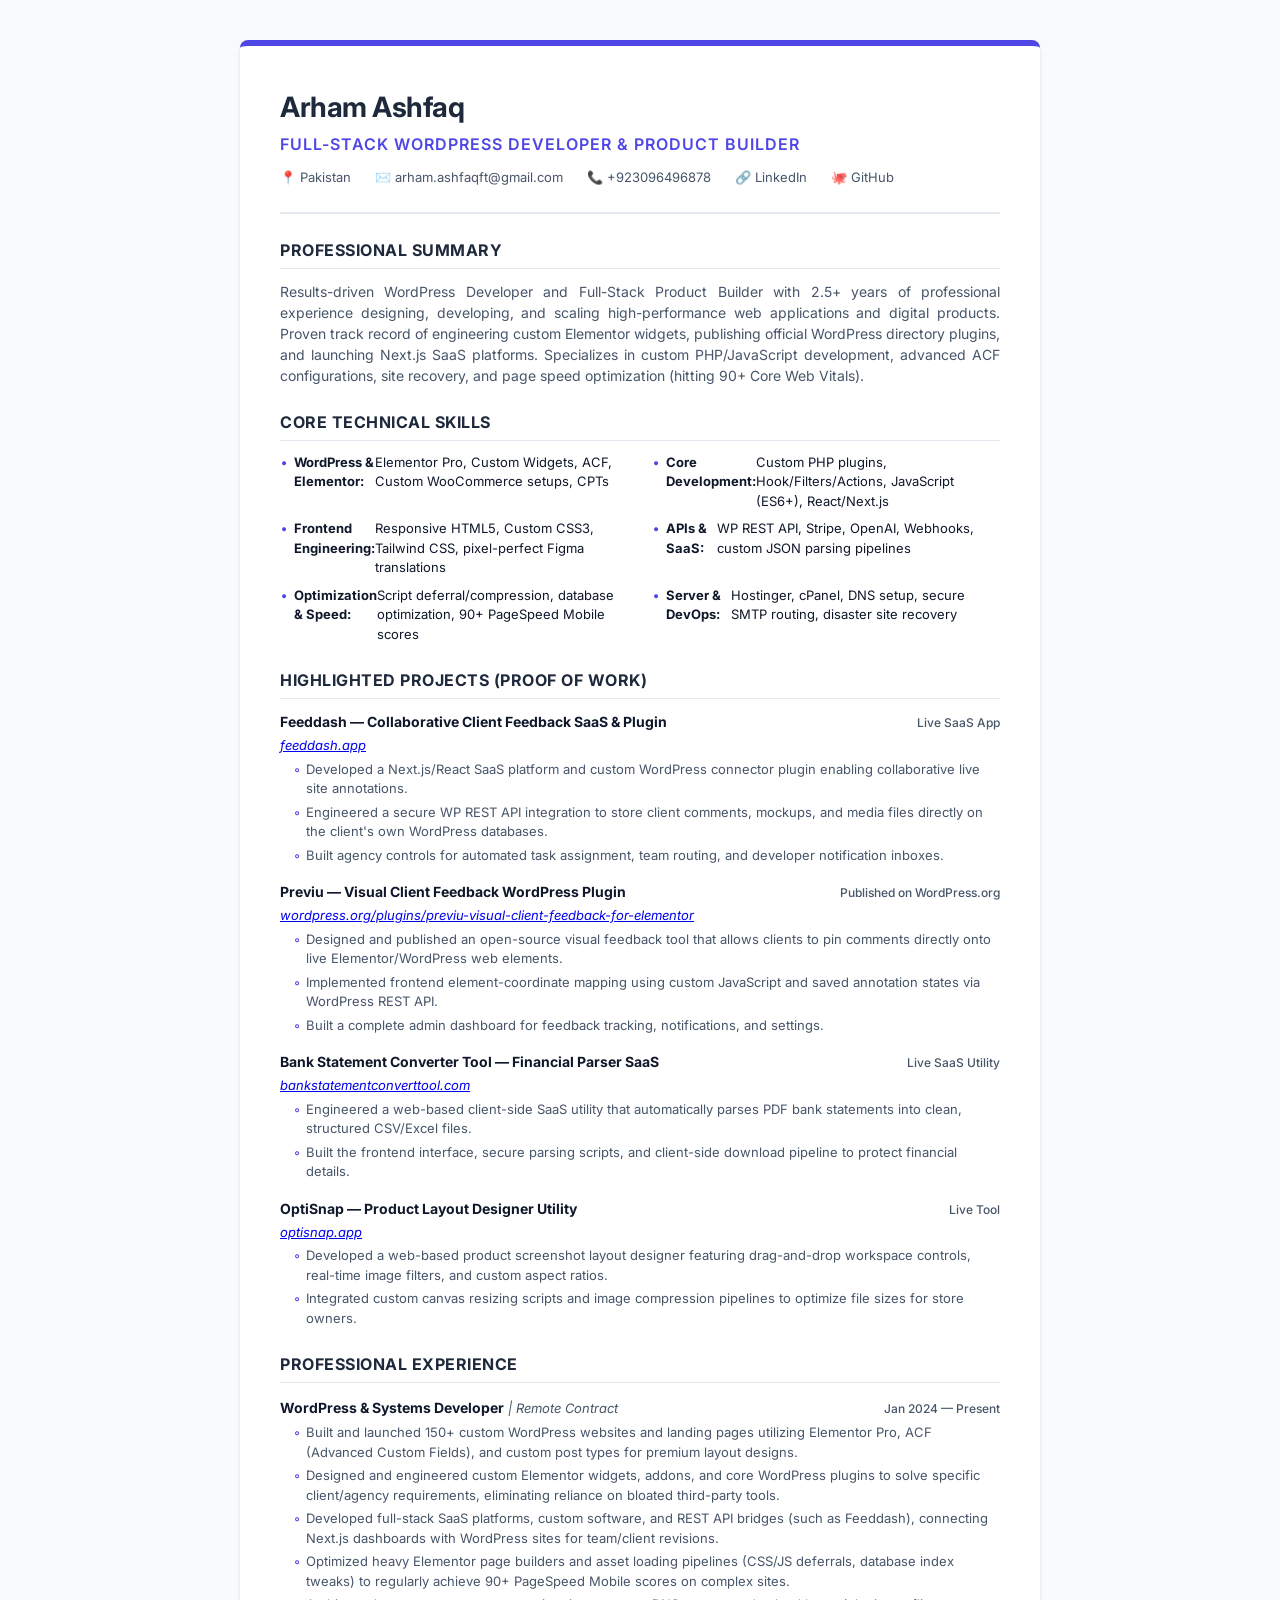
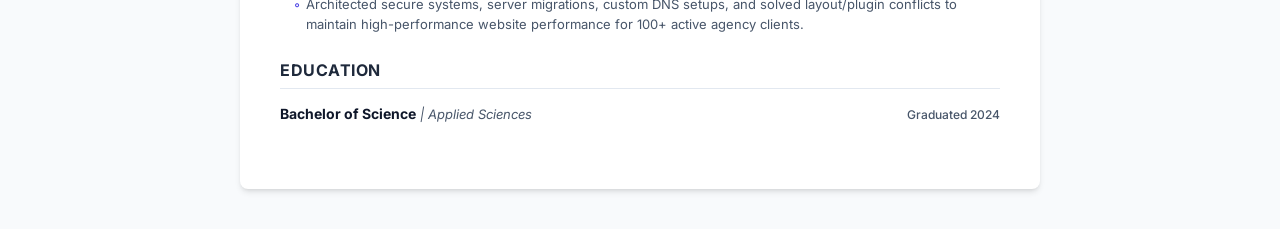
==== arham_resume.html @ 9fcca192 "Remove Etsy project card, make WordPress Websites tab #2, and update resume (Jan 2024 dates, Element" ====
<!DOCTYPE html>
<html lang="en">
<head>
    <meta charset="UTF-8">
    <meta name="viewport" content="width=device-width, initial-scale=1.0">
    <title>Arham Ashfaq - Resume</title>
    <style>
        @import url('https://fonts.googleapis.com/css2?family=Inter:wght@300;400;500;600;700&display=swap');
        
        :root {
            --primary: #1e293b;
            --secondary: #4f46e5;
            --text-dark: #0f172a;
            --text-light: #475569;
            --bg-light: #f8fafc;
            --border: #e2e8f0;
        }

        * {
            box-sizing: border-box;
            margin: 0;
            padding: 0;
        }

        body {
            font-family: 'Inter', sans-serif;
            color: var(--text-dark);
            line-height: 1.5;
            background-color: var(--bg-light);
            padding: 40px 20px;
        }

        .resume-container {
            max-width: 800px;
            margin: 0 auto;
            background: #fff;
            padding: 40px;
            box-shadow: 0 4px 6px -1px rgb(0 0 0 / 0.1), 0 2px 4px -2px rgb(0 0 0 / 0.1);
            border-radius: 8px;
            border-top: 6px solid var(--secondary);
        }

        header {
            border-bottom: 2px solid var(--border);
            padding-bottom: 24px;
            margin-bottom: 24px;
        }

        .header-main {
            display: flex;
            justify-content: space-between;
            align-items: flex-start;
        }

        h1 {
            font-size: 28px;
            font-weight: 700;
            color: var(--primary);
            letter-spacing: -0.5px;
        }

        .title {
            font-size: 16px;
            font-weight: 600;
            color: var(--secondary);
            text-transform: uppercase;
            letter-spacing: 1px;
            margin-top: 4px;
        }

        .contact-info {
            font-size: 13px;
            color: var(--text-light);
            margin-top: 12px;
            display: flex;
            flex-wrap: wrap;
            gap: 12px 24px;
        }

        .contact-info a {
            color: var(--text-light);
            text-decoration: none;
            border-bottom: 1px solid transparent;
        }

        .contact-info a:hover {
            color: var(--secondary);
            border-color: var(--secondary);
        }

        section {
            margin-bottom: 24px;
        }

        h2 {
            font-size: 16px;
            font-weight: 700;
            color: var(--primary);
            text-transform: uppercase;
            letter-spacing: 0.5px;
            border-bottom: 1px solid var(--border);
            padding-bottom: 6px;
            margin-bottom: 12px;
        }

        .summary {
            font-size: 14px;
            color: var(--text-light);
            text-align: justify;
        }

        .skills-grid {
            display: grid;
            grid-template-columns: repeat(2, 1fr);
            gap: 8px 24px;
        }

        .skill-item {
            font-size: 13px;
            color: var(--text-dark);
            display: flex;
            align-items: flex-start;
        }

        .skill-item::before {
            content: "•";
            color: var(--secondary);
            font-weight: bold;
            display: inline-block;
            width: 1em;
            margin-left: -1em;
            position: absolute;
        }

        .skill-item {
            position: relative;
            padding-left: 14px;
        }

        .job, .project {
            margin-bottom: 16px;
        }

        .job:last-child, .project:last-child {
            margin-bottom: 0;
        }

        .job-header, .project-header {
            display: flex;
            justify-content: space-between;
            align-items: baseline;
            margin-bottom: 4px;
        }

        .job-title, .project-title {
            font-size: 14px;
            font-weight: 700;
            color: var(--text-dark);
        }

        .job-company, .project-tagline {
            font-style: italic;
            color: var(--text-light);
            font-size: 13px;
        }

        .job-date, .project-date {
            font-size: 12px;
            color: var(--text-light);
            font-weight: 500;
        }

        ul.bullets {
            list-style-type: none;
            padding-left: 14px;
            margin-top: 4px;
        }

        ul.bullets li {
            font-size: 13px;
            color: var(--text-light);
            position: relative;
            margin-bottom: 4px;
            padding-left: 12px;
        }

        ul.bullets li::before {
            content: "◦";
            color: var(--secondary);
            position: absolute;
            left: 0;
            font-weight: bold;
        }

        /* Print styling to generate perfect PDF */
        @media print {
            body {
                background-color: #fff;
                padding: 0;
            }
            .resume-container {
                box-shadow: none;
                padding: 0;
                border-top: none;
            }
            .contact-info a {
                border: none;
            }
        }
    </style>
</head>
<body>

<div class="resume-container">
    <header>
        <div class="header-main">
            <div>
                <h1>Arham Ashfaq</h1>
                <div class="title">Full-Stack WordPress Developer & Product Builder</div>
            </div>
        </div>
        <div class="contact-info">
            <span>📍 Pakistan</span>
            <span>✉️ <a href="mailto:arham.ashfaqft@gmail.com">arham.ashfaqft@gmail.com</a></span>
            <span>📞 +923096496878</span>
            <span>🔗 <a href="https://linkedin.com/in/arhamashfaq" target="_blank">LinkedIn</a></span>
            <span>🐙 <a href="https://github.com/arhamashfaq" target="_blank">GitHub</a></span>
        </div>
    </header>

    <section>
        <h2>Professional Summary</h2>
        <p class="summary">
            Results-driven WordPress Developer and Full-Stack Product Builder with 2.5+ years of professional experience designing, developing, and scaling high-performance web applications and digital products. Proven track record of engineering custom Elementor widgets, publishing official WordPress directory plugins, and launching Next.js SaaS platforms. Specializes in custom PHP/JavaScript development, advanced ACF configurations, site recovery, and page speed optimization (hitting 90+ Core Web Vitals).
        </p>
    </section>

    <section>
        <h2>Core Technical Skills</h2>
        <div class="skills-grid">
            <div class="skill-item"><strong>WordPress & Elementor:</strong> Elementor Pro, Custom Widgets, ACF, Custom WooCommerce setups, CPTs</div>
            <div class="skill-item"><strong>Core Development:</strong> Custom PHP plugins, Hook/Filters/Actions, JavaScript (ES6+), React/Next.js</div>
            <div class="skill-item"><strong>Frontend Engineering:</strong> Responsive HTML5, Custom CSS3, Tailwind CSS, pixel-perfect Figma translations</div>
            <div class="skill-item"><strong>APIs & SaaS:</strong> WP REST API, Stripe, OpenAI, Webhooks, custom JSON parsing pipelines</div>
            <div class="skill-item"><strong>Optimization & Speed:</strong> Script deferral/compression, database optimization, 90+ PageSpeed Mobile scores</div>
            <div class="skill-item"><strong>Server & DevOps:</strong> Hostinger, cPanel, DNS setup, secure SMTP routing, disaster site recovery</div>
        </div>
    </section>

    <section>
        <h2>Highlighted Projects (Proof of Work)</h2>
        
        <div class="project">
            <div class="project-header">
                <div class="project-title">Feeddash — Collaborative Client Feedback SaaS & Plugin</div>
                <div class="project-date">Live SaaS App</div>
            </div>
            <div class="project-tagline"><a href="https://www.feeddash.app/" target="_blank">feeddash.app</a></div>
            <ul class="bullets">
                <li>Developed a Next.js/React SaaS platform and custom WordPress connector plugin enabling collaborative live site annotations.</li>
                <li>Engineered a secure WP REST API integration to store client comments, mockups, and media files directly on the client's own WordPress databases.</li>
                <li>Built agency controls for automated task assignment, team routing, and developer notification inboxes.</li>
            </ul>
        </div>

        <div class="project" style="margin-top: 12px;">
            <div class="project-header">
                <div class="project-title">Previu — Visual Client Feedback WordPress Plugin</div>
                <div class="project-date">Published on WordPress.org</div>
            </div>
            <div class="project-tagline"><a href="https://wordpress.org/plugins/previu-visual-client-feedback-for-elementor/" target="_blank">wordpress.org/plugins/previu-visual-client-feedback-for-elementor</a></div>
            <ul class="bullets">
                <li>Designed and published an open-source visual feedback tool that allows clients to pin comments directly onto live Elementor/WordPress web elements.</li>
                <li>Implemented frontend element-coordinate mapping using custom JavaScript and saved annotation states via WordPress REST API.</li>
                <li>Built a complete admin dashboard for feedback tracking, notifications, and settings.</li>
            </ul>
        </div>

        <div class="project" style="margin-top: 12px;">
            <div class="project-header">
                <div class="project-title">Bank Statement Converter Tool — Financial Parser SaaS</div>
                <div class="project-date">Live SaaS Utility</div>
            </div>
            <div class="project-tagline"><a href="https://www.bankstatementconverttool.com/" target="_blank">bankstatementconverttool.com</a></div>
            <ul class="bullets">
                <li>Engineered a web-based client-side SaaS utility that automatically parses PDF bank statements into clean, structured CSV/Excel files.</li>
                <li>Built the frontend interface, secure parsing scripts, and client-side download pipeline to protect financial details.</li>
            </ul>
        </div>

        <div class="project" style="margin-top: 12px;">
            <div class="project-header">
                <div class="project-title">OptiSnap — Product Layout Designer Utility</div>
                <div class="project-date">Live Tool</div>
            </div>
            <div class="project-tagline"><a href="https://optisnap.app/" target="_blank">optisnap.app</a></div>
            <ul class="bullets">
                <li>Developed a web-based product screenshot layout designer featuring drag-and-drop workspace controls, real-time image filters, and custom aspect ratios.</li>
                <li>Integrated custom canvas resizing scripts and image compression pipelines to optimize file sizes for store owners.</li>
            </ul>
        </div>
    </section>

    <section>
        <h2>Professional Experience</h2>
        
        <div class="job">
            <div class="job-header">
                <div>
                    <span class="job-title">WordPress & Systems Developer</span> 
                    <span class="job-company">| Remote Contract</span>
                </div>
                <div class="job-date">Jan 2024 — Present</div>
            </div>
            <ul class="bullets">
                <li>Built and launched 150+ custom WordPress websites and landing pages utilizing Elementor Pro, ACF (Advanced Custom Fields), and custom post types for premium layout designs.</li>
                <li>Designed and engineered custom Elementor widgets, addons, and core WordPress plugins to solve specific client/agency requirements, eliminating reliance on bloated third-party tools.</li>
                <li>Developed full-stack SaaS platforms, custom software, and REST API bridges (such as Feeddash), connecting Next.js dashboards with WordPress sites for team/client revisions.</li>
                <li>Optimized heavy Elementor page builders and asset loading pipelines (CSS/JS deferrals, database index tweaks) to regularly achieve 90+ PageSpeed Mobile scores on complex sites.</li>
                <li>Architected secure systems, server migrations, custom DNS setups, and solved layout/plugin conflicts to maintain high-performance website performance for 100+ active agency clients.</li>
            </ul>
        </div>
    </section>

    <section>
        <h2>Education</h2>
        <div class="job-header">
            <div>
                <span class="job-title">Bachelor of Science</span>
                <span class="job-company">| Applied Sciences</span>
            </div>
            <div class="job-date">Graduated 2024</div>
        </div>
    </section>
</div>

</body>
</html>
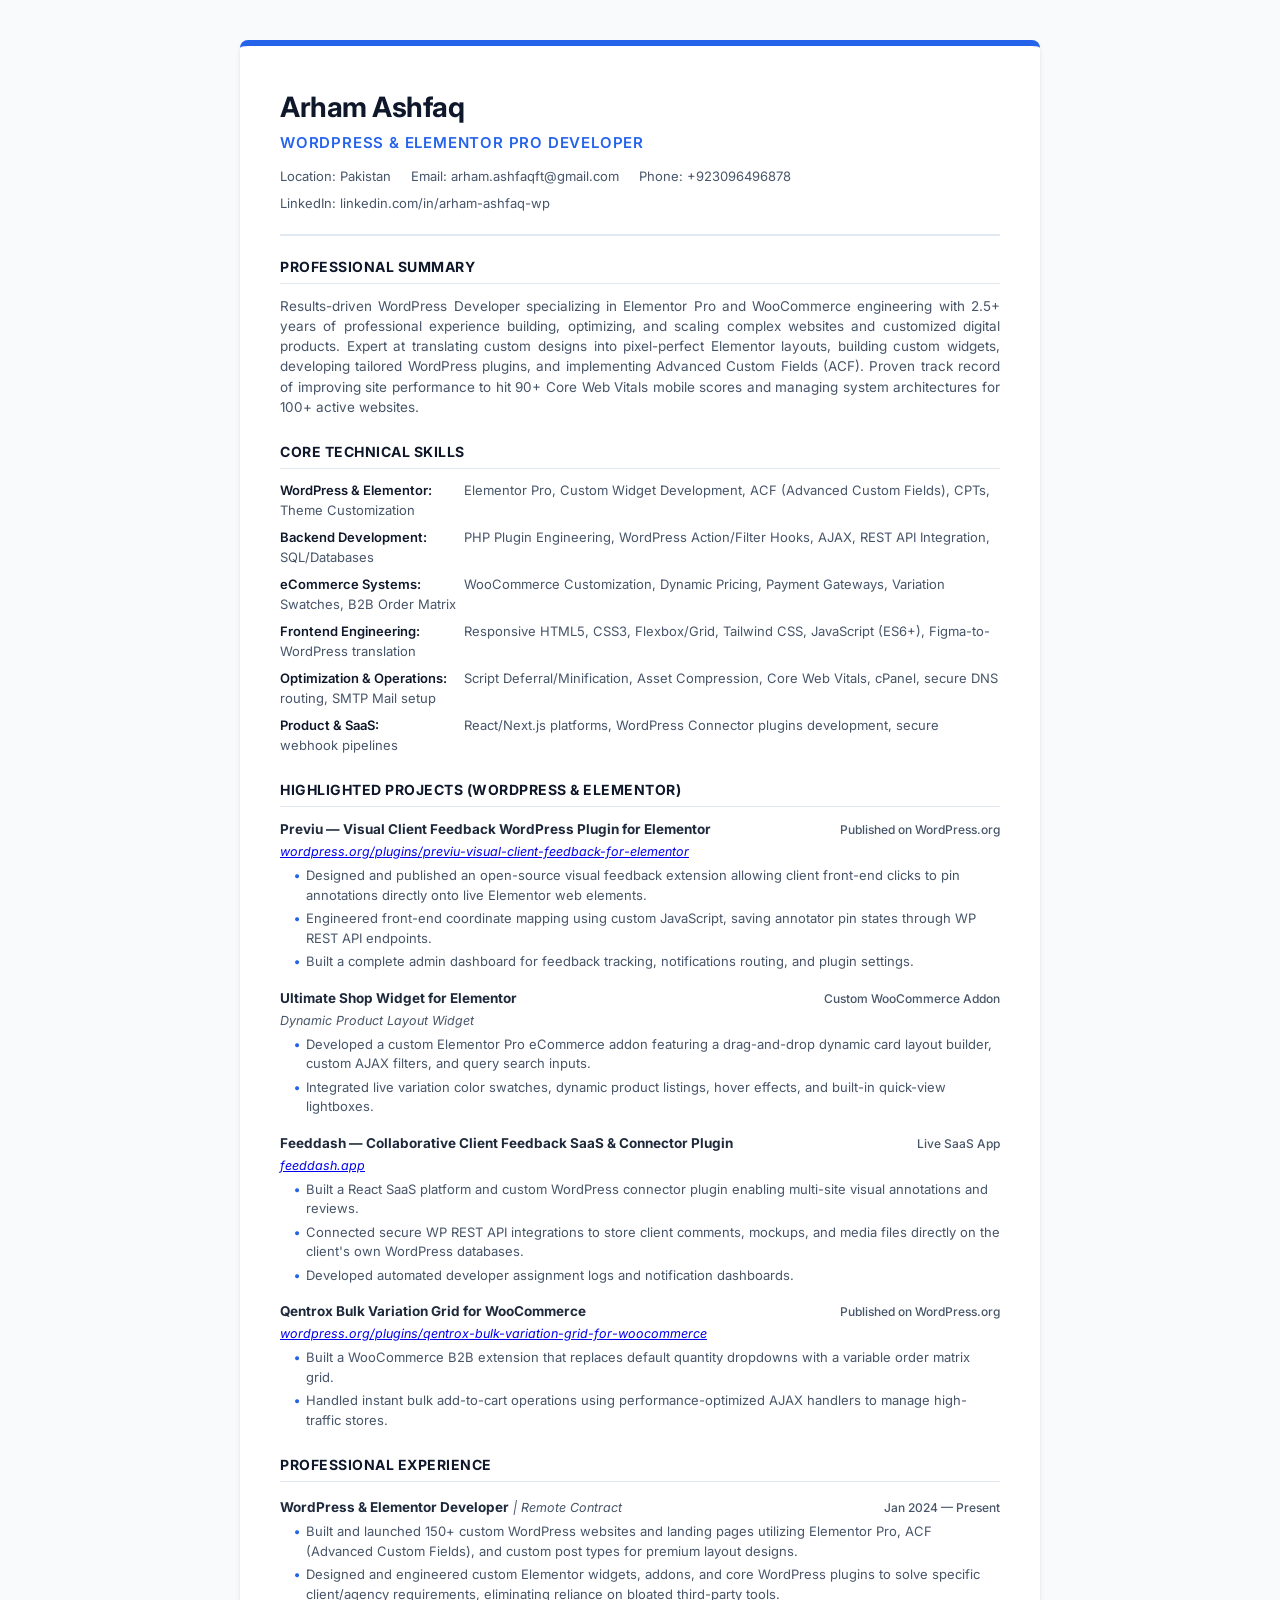
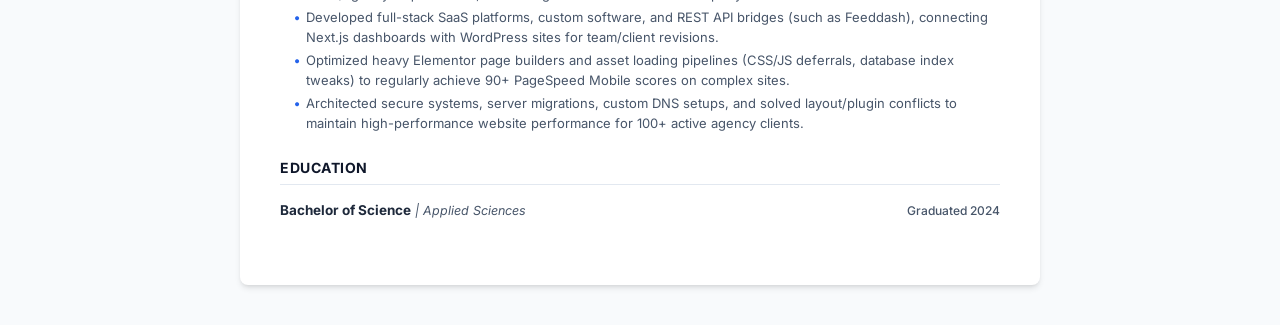
==== commit 05fe2d70: "Redesign resume: pure Elementor Pro focus, remove emojis, update LinkedIn URL, and resolve skills sp" ====
--- a/arham_resume.html
+++ b/arham_resume.html
@@ -8,9 +8,9 @@
         @import url('https://fonts.googleapis.com/css2?family=Inter:wght@300;400;500;600;700&display=swap');
         
         :root {
-            --primary: #1e293b;
-            --secondary: #4f46e5;
-            --text-dark: #0f172a;
+            --primary: #0f172a;
+            --secondary: #2563eb;
+            --text-dark: #1e293b;
             --text-light: #475569;
             --bg-light: #f8fafc;
             --border: #e2e8f0;
@@ -42,8 +42,8 @@
 
         header {
             border-bottom: 2px solid var(--border);
-            padding-bottom: 24px;
-            margin-bottom: 24px;
+            padding-bottom: 20px;
+            margin-bottom: 20px;
         }
 
         .header-main {
@@ -60,11 +60,11 @@
         }
 
         .title {
-            font-size: 16px;
+            font-size: 15px;
             font-weight: 600;
             color: var(--secondary);
             text-transform: uppercase;
-            letter-spacing: 1px;
+            letter-spacing: 0.8px;
             margin-top: 4px;
         }
 
@@ -74,7 +74,7 @@
             margin-top: 12px;
             display: flex;
             flex-wrap: wrap;
-            gap: 12px 24px;
+            gap: 8px 20px;
         }
 
         .contact-info a {
@@ -93,7 +93,7 @@
         }
 
         h2 {
-            font-size: 16px;
+            font-size: 14px;
             font-weight: 700;
             color: var(--primary);
             text-transform: uppercase;
@@ -104,37 +104,28 @@
         }
 
         .summary {
-            font-size: 14px;
+            font-size: 13.5px;
             color: var(--text-light);
             text-align: justify;
         }
 
-        .skills-grid {
-            display: grid;
-            grid-template-columns: repeat(2, 1fr);
-            gap: 8px 24px;
-        }
-
-        .skill-item {
+        .skills-list {
+            display: flex;
+            flex-direction: column;
+            gap: 8px;
+        }
+
+        .skill-category {
             font-size: 13px;
-            color: var(--text-dark);
-            display: flex;
-            align-items: flex-start;
-        }
-
-        .skill-item::before {
-            content: "•";
-            color: var(--secondary);
-            font-weight: bold;
+            color: var(--text-light);
+            line-height: 1.5;
+        }
+
+        .skill-category strong {
+            color: var(--primary);
+            font-weight: 600;
             display: inline-block;
-            width: 1em;
-            margin-left: -1em;
-            position: absolute;
-        }
-
-        .skill-item {
-            position: relative;
-            padding-left: 14px;
+            width: 180px;
         }
 
         .job, .project {
@@ -153,7 +144,7 @@
         }
 
         .job-title, .project-title {
-            font-size: 14px;
+            font-size: 13.5px;
             font-weight: 700;
             color: var(--text-dark);
         }
@@ -161,7 +152,7 @@
         .job-company, .project-tagline {
             font-style: italic;
             color: var(--text-light);
-            font-size: 13px;
+            font-size: 12.5px;
         }
 
         .job-date, .project-date {
@@ -185,7 +176,7 @@
         }
 
         ul.bullets li::before {
-            content: "◦";
+            content: "•";
             color: var(--secondary);
             position: absolute;
             left: 0;
@@ -216,87 +207,86 @@
         <div class="header-main">
             <div>
                 <h1>Arham Ashfaq</h1>
-                <div class="title">Full-Stack WordPress Developer & Product Builder</div>
+                <div class="title">WordPress & Elementor Pro Developer</div>
             </div>
         </div>
         <div class="contact-info">
-            <span>📍 Pakistan</span>
-            <span>✉️ <a href="mailto:arham.ashfaqft@gmail.com">arham.ashfaqft@gmail.com</a></span>
-            <span>📞 +923096496878</span>
-            <span>🔗 <a href="https://linkedin.com/in/arhamashfaq" target="_blank">LinkedIn</a></span>
-            <span>🐙 <a href="https://github.com/arhamashfaq" target="_blank">GitHub</a></span>
+            <span>Location: Pakistan</span>
+            <span>Email: <a href="mailto:arham.ashfaqft@gmail.com">arham.ashfaqft@gmail.com</a></span>
+            <span>Phone: +923096496878</span>
+            <span>LinkedIn: <a href="https://www.linkedin.com/in/arham-ashfaq-wp" target="_blank">linkedin.com/in/arham-ashfaq-wp</a></span>
         </div>
     </header>
 
     <section>
         <h2>Professional Summary</h2>
         <p class="summary">
-            Results-driven WordPress Developer and Full-Stack Product Builder with 2.5+ years of professional experience designing, developing, and scaling high-performance web applications and digital products. Proven track record of engineering custom Elementor widgets, publishing official WordPress directory plugins, and launching Next.js SaaS platforms. Specializes in custom PHP/JavaScript development, advanced ACF configurations, site recovery, and page speed optimization (hitting 90+ Core Web Vitals).
+            Results-driven WordPress Developer specializing in Elementor Pro and WooCommerce engineering with 2.5+ years of professional experience building, optimizing, and scaling complex websites and customized digital products. Expert at translating custom designs into pixel-perfect Elementor layouts, building custom widgets, developing tailored WordPress plugins, and implementing Advanced Custom Fields (ACF). Proven track record of improving site performance to hit 90+ Core Web Vitals mobile scores and managing system architectures for 100+ active websites.
         </p>
     </section>
 
     <section>
         <h2>Core Technical Skills</h2>
-        <div class="skills-grid">
-            <div class="skill-item"><strong>WordPress & Elementor:</strong> Elementor Pro, Custom Widgets, ACF, Custom WooCommerce setups, CPTs</div>
-            <div class="skill-item"><strong>Core Development:</strong> Custom PHP plugins, Hook/Filters/Actions, JavaScript (ES6+), React/Next.js</div>
-            <div class="skill-item"><strong>Frontend Engineering:</strong> Responsive HTML5, Custom CSS3, Tailwind CSS, pixel-perfect Figma translations</div>
-            <div class="skill-item"><strong>APIs & SaaS:</strong> WP REST API, Stripe, OpenAI, Webhooks, custom JSON parsing pipelines</div>
-            <div class="skill-item"><strong>Optimization & Speed:</strong> Script deferral/compression, database optimization, 90+ PageSpeed Mobile scores</div>
-            <div class="skill-item"><strong>Server & DevOps:</strong> Hostinger, cPanel, DNS setup, secure SMTP routing, disaster site recovery</div>
-        </div>
-    </section>
-
-    <section>
-        <h2>Highlighted Projects (Proof of Work)</h2>
+        <div class="skills-list">
+            <div class="skill-category"><strong>WordPress & Elementor:</strong> Elementor Pro, Custom Widget Development, ACF (Advanced Custom Fields), CPTs, Theme Customization</div>
+            <div class="skill-category"><strong>Backend Development:</strong> PHP Plugin Engineering, WordPress Action/Filter Hooks, AJAX, REST API Integration, SQL/Databases</div>
+            <div class="skill-category"><strong>eCommerce Systems:</strong> WooCommerce Customization, Dynamic Pricing, Payment Gateways, Variation Swatches, B2B Order Matrix</div>
+            <div class="skill-category"><strong>Frontend Engineering:</strong> Responsive HTML5, CSS3, Flexbox/Grid, Tailwind CSS, JavaScript (ES6+), Figma-to-WordPress translation</div>
+            <div class="skill-category"><strong>Optimization & Operations:</strong> Script Deferral/Minification, Asset Compression, Core Web Vitals, cPanel, secure DNS routing, SMTP Mail setup</div>
+            <div class="skill-category"><strong>Product & SaaS:</strong> React/Next.js platforms, WordPress Connector plugins development, secure webhook pipelines</div>
+        </div>
+    </section>
+
+    <section>
+        <h2>Highlighted Projects (WordPress & Elementor)</h2>
         
         <div class="project">
             <div class="project-header">
-                <div class="project-title">Feeddash — Collaborative Client Feedback SaaS & Plugin</div>
-                <div class="project-date">Live SaaS App</div>
-            </div>
-            <div class="project-tagline"><a href="https://www.feeddash.app/" target="_blank">feeddash.app</a></div>
-            <ul class="bullets">
-                <li>Developed a Next.js/React SaaS platform and custom WordPress connector plugin enabling collaborative live site annotations.</li>
-                <li>Engineered a secure WP REST API integration to store client comments, mockups, and media files directly on the client's own WordPress databases.</li>
-                <li>Built agency controls for automated task assignment, team routing, and developer notification inboxes.</li>
+                <div class="project-title">Previu — Visual Client Feedback WordPress Plugin for Elementor</div>
+                <div class="project-date">Published on WordPress.org</div>
+            </div>
+            <div class="project-tagline"><a href="https://wordpress.org/plugins/previu-visual-client-feedback-for-elementor/" target="_blank">wordpress.org/plugins/previu-visual-client-feedback-for-elementor</a></div>
+            <ul class="bullets">
+                <li>Designed and published an open-source visual feedback extension allowing client front-end clicks to pin annotations directly onto live Elementor web elements.</li>
+                <li>Engineered front-end coordinate mapping using custom JavaScript, saving annotator pin states through WP REST API endpoints.</li>
+                <li>Built a complete admin dashboard for feedback tracking, notifications routing, and plugin settings.</li>
             </ul>
         </div>
 
         <div class="project" style="margin-top: 12px;">
             <div class="project-header">
-                <div class="project-title">Previu — Visual Client Feedback WordPress Plugin</div>
-                <div class="project-date">Published on WordPress.org</div>
-            </div>
-            <div class="project-tagline"><a href="https://wordpress.org/plugins/previu-visual-client-feedback-for-elementor/" target="_blank">wordpress.org/plugins/previu-visual-client-feedback-for-elementor</a></div>
-            <ul class="bullets">
-                <li>Designed and published an open-source visual feedback tool that allows clients to pin comments directly onto live Elementor/WordPress web elements.</li>
-                <li>Implemented frontend element-coordinate mapping using custom JavaScript and saved annotation states via WordPress REST API.</li>
-                <li>Built a complete admin dashboard for feedback tracking, notifications, and settings.</li>
+                <div class="project-title">Ultimate Shop Widget for Elementor</div>
+                <div class="project-date">Custom WooCommerce Addon</div>
+            </div>
+            <div class="project-tagline">Dynamic Product Layout Widget</div>
+            <ul class="bullets">
+                <li>Developed a custom Elementor Pro eCommerce addon featuring a drag-and-drop dynamic card layout builder, custom AJAX filters, and query search inputs.</li>
+                <li>Integrated live variation color swatches, dynamic product listings, hover effects, and built-in quick-view lightboxes.</li>
             </ul>
         </div>
 
         <div class="project" style="margin-top: 12px;">
             <div class="project-header">
-                <div class="project-title">Bank Statement Converter Tool — Financial Parser SaaS</div>
-                <div class="project-date">Live SaaS Utility</div>
-            </div>
-            <div class="project-tagline"><a href="https://www.bankstatementconverttool.com/" target="_blank">bankstatementconverttool.com</a></div>
-            <ul class="bullets">
-                <li>Engineered a web-based client-side SaaS utility that automatically parses PDF bank statements into clean, structured CSV/Excel files.</li>
-                <li>Built the frontend interface, secure parsing scripts, and client-side download pipeline to protect financial details.</li>
+                <div class="project-title">Feeddash — Collaborative Client Feedback SaaS & Connector Plugin</div>
+                <div class="project-date">Live SaaS App</div>
+            </div>
+            <div class="project-tagline"><a href="https://www.feeddash.app/" target="_blank">feeddash.app</a></div>
+            <ul class="bullets">
+                <li>Built a React SaaS platform and custom WordPress connector plugin enabling multi-site visual annotations and reviews.</li>
+                <li>Connected secure WP REST API integrations to store client comments, mockups, and media files directly on the client's own WordPress databases.</li>
+                <li>Developed automated developer assignment logs and notification dashboards.</li>
             </ul>
         </div>
 
         <div class="project" style="margin-top: 12px;">
             <div class="project-header">
-                <div class="project-title">OptiSnap — Product Layout Designer Utility</div>
-                <div class="project-date">Live Tool</div>
-            </div>
-            <div class="project-tagline"><a href="https://optisnap.app/" target="_blank">optisnap.app</a></div>
-            <ul class="bullets">
-                <li>Developed a web-based product screenshot layout designer featuring drag-and-drop workspace controls, real-time image filters, and custom aspect ratios.</li>
-                <li>Integrated custom canvas resizing scripts and image compression pipelines to optimize file sizes for store owners.</li>
+                <div class="project-title">Qentrox Bulk Variation Grid for WooCommerce</div>
+                <div class="project-date">Published on WordPress.org</div>
+            </div>
+            <div class="project-tagline"><a href="https://wordpress.org/plugins/qentrox-bulk-variation-grid-for-woocommerce/" target="_blank">wordpress.org/plugins/qentrox-bulk-variation-grid-for-woocommerce</a></div>
+            <ul class="bullets">
+                <li>Built a WooCommerce B2B extension that replaces default quantity dropdowns with a variable order matrix grid.</li>
+                <li>Handled instant bulk add-to-cart operations using performance-optimized AJAX handlers to manage high-traffic stores.</li>
             </ul>
         </div>
     </section>
@@ -307,7 +297,7 @@
         <div class="job">
             <div class="job-header">
                 <div>
-                    <span class="job-title">WordPress & Systems Developer</span> 
+                    <span class="job-title">WordPress & Elementor Developer</span> 
                     <span class="job-company">| Remote Contract</span>
                 </div>
                 <div class="job-date">Jan 2024 — Present</div>
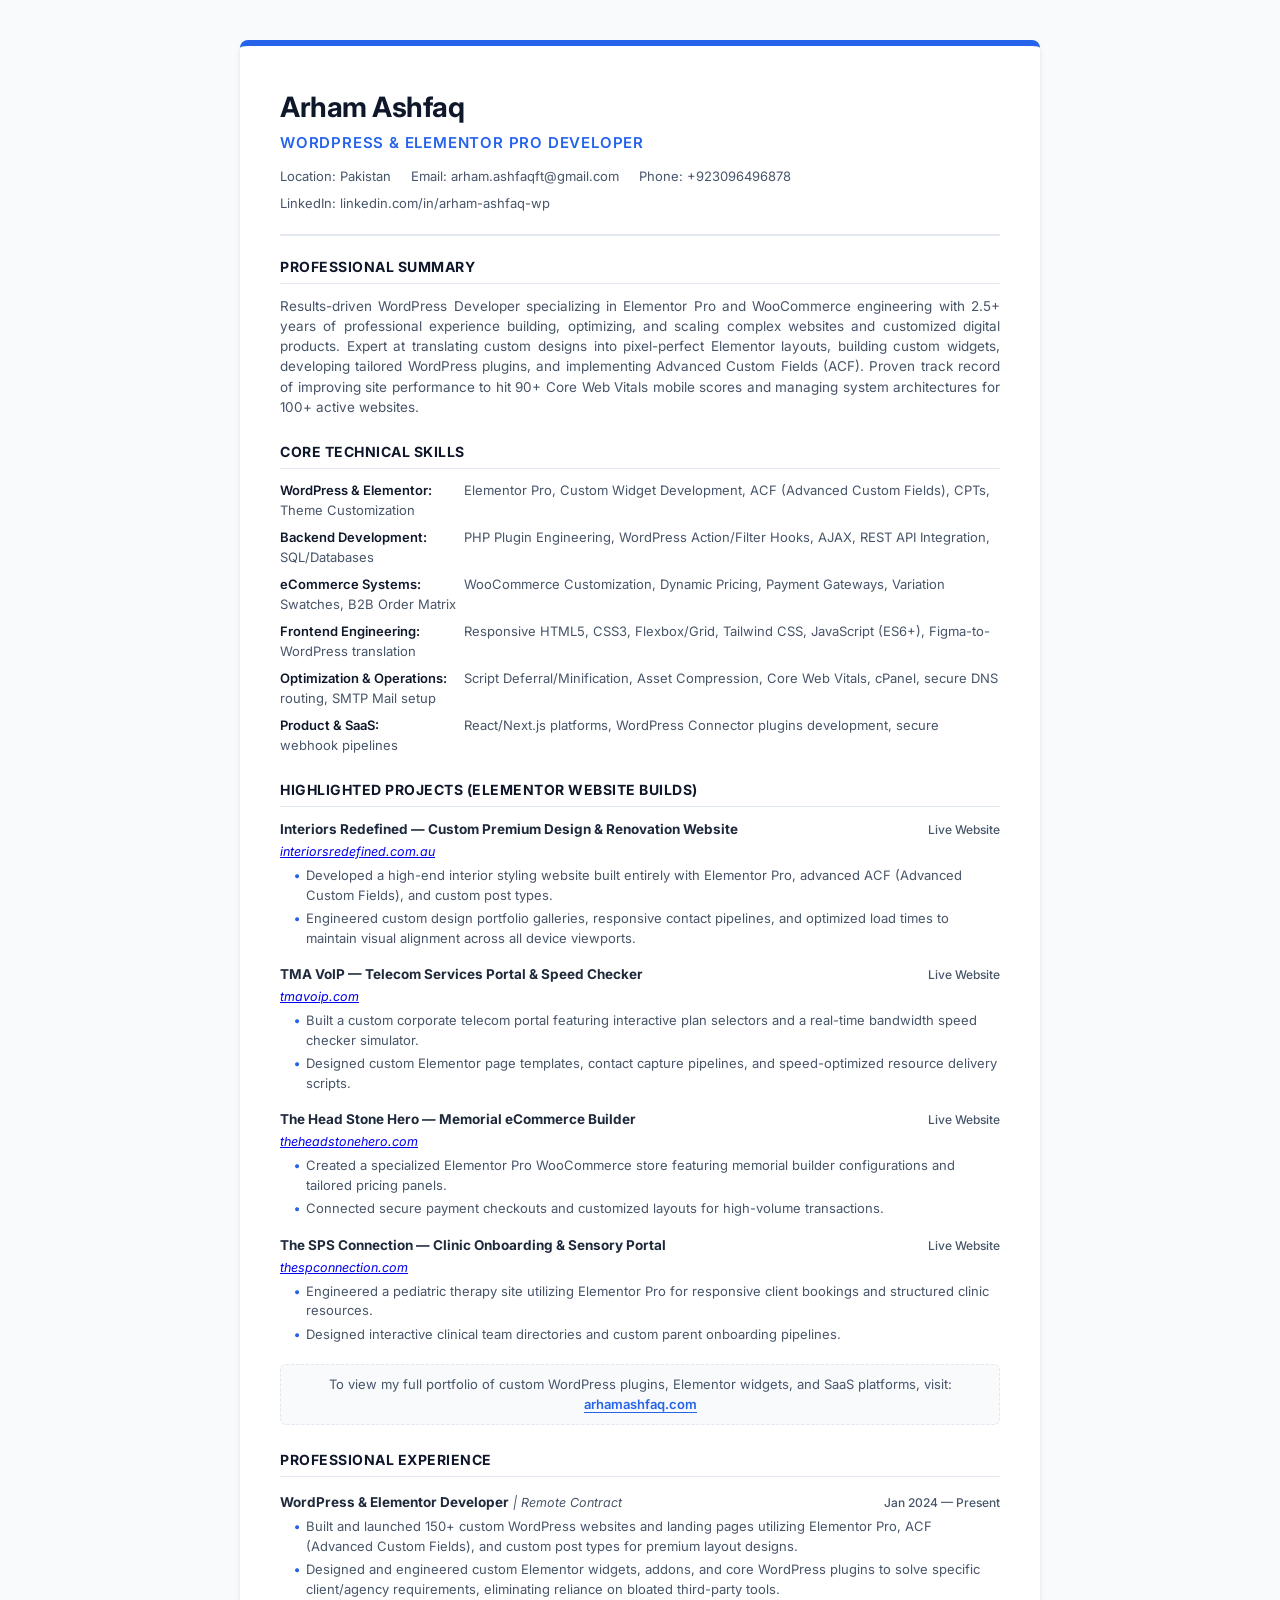
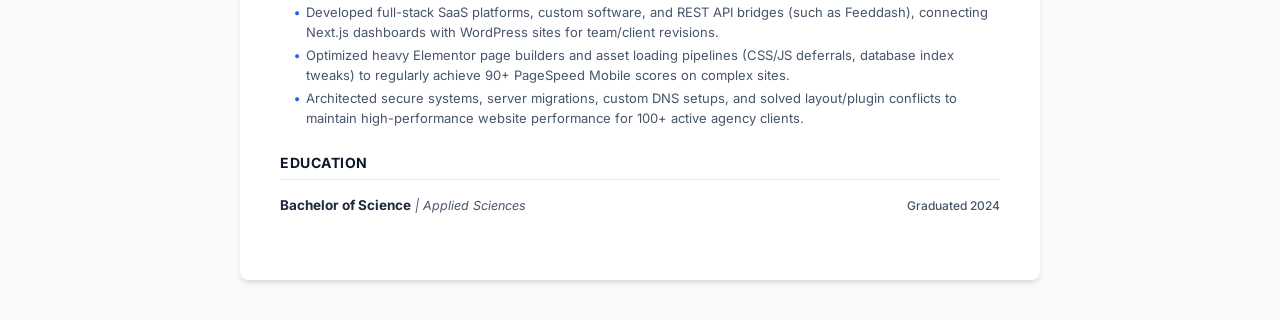
==== commit d26fa0da: "Update resume Highlighted Projects to feature live Elementor website builds and add CTA link to arha" ====
--- a/arham_resume.html
+++ b/arham_resume.html
@@ -238,56 +238,59 @@
     </section>
 
     <section>
-        <h2>Highlighted Projects (WordPress & Elementor)</h2>
+        <h2>Highlighted Projects (Elementor Website Builds)</h2>
         
         <div class="project">
             <div class="project-header">
-                <div class="project-title">Previu — Visual Client Feedback WordPress Plugin for Elementor</div>
-                <div class="project-date">Published on WordPress.org</div>
-            </div>
-            <div class="project-tagline"><a href="https://wordpress.org/plugins/previu-visual-client-feedback-for-elementor/" target="_blank">wordpress.org/plugins/previu-visual-client-feedback-for-elementor</a></div>
-            <ul class="bullets">
-                <li>Designed and published an open-source visual feedback extension allowing client front-end clicks to pin annotations directly onto live Elementor web elements.</li>
-                <li>Engineered front-end coordinate mapping using custom JavaScript, saving annotator pin states through WP REST API endpoints.</li>
-                <li>Built a complete admin dashboard for feedback tracking, notifications routing, and plugin settings.</li>
+                <div class="project-title">Interiors Redefined — Custom Premium Design & Renovation Website</div>
+                <div class="project-date">Live Website</div>
+            </div>
+            <div class="project-tagline"><a href="https://interiorsredefined.com.au/" target="_blank">interiorsredefined.com.au</a></div>
+            <ul class="bullets">
+                <li>Developed a high-end interior styling website built entirely with Elementor Pro, advanced ACF (Advanced Custom Fields), and custom post types.</li>
+                <li>Engineered custom design portfolio galleries, responsive contact pipelines, and optimized load times to maintain visual alignment across all device viewports.</li>
             </ul>
         </div>
 
         <div class="project" style="margin-top: 12px;">
             <div class="project-header">
-                <div class="project-title">Ultimate Shop Widget for Elementor</div>
-                <div class="project-date">Custom WooCommerce Addon</div>
-            </div>
-            <div class="project-tagline">Dynamic Product Layout Widget</div>
-            <ul class="bullets">
-                <li>Developed a custom Elementor Pro eCommerce addon featuring a drag-and-drop dynamic card layout builder, custom AJAX filters, and query search inputs.</li>
-                <li>Integrated live variation color swatches, dynamic product listings, hover effects, and built-in quick-view lightboxes.</li>
+                <div class="project-title">TMA VoIP — Telecom Services Portal & Speed Checker</div>
+                <div class="project-date">Live Website</div>
+            </div>
+            <div class="project-tagline"><a href="https://tmavoip.com/" target="_blank">tmavoip.com</a></div>
+            <ul class="bullets">
+                <li>Built a custom corporate telecom portal featuring interactive plan selectors and a real-time bandwidth speed checker simulator.</li>
+                <li>Designed custom Elementor page templates, contact capture pipelines, and speed-optimized resource delivery scripts.</li>
             </ul>
         </div>
 
         <div class="project" style="margin-top: 12px;">
             <div class="project-header">
-                <div class="project-title">Feeddash — Collaborative Client Feedback SaaS & Connector Plugin</div>
-                <div class="project-date">Live SaaS App</div>
-            </div>
-            <div class="project-tagline"><a href="https://www.feeddash.app/" target="_blank">feeddash.app</a></div>
-            <ul class="bullets">
-                <li>Built a React SaaS platform and custom WordPress connector plugin enabling multi-site visual annotations and reviews.</li>
-                <li>Connected secure WP REST API integrations to store client comments, mockups, and media files directly on the client's own WordPress databases.</li>
-                <li>Developed automated developer assignment logs and notification dashboards.</li>
+                <div class="project-title">The Head Stone Hero — Memorial eCommerce Builder</div>
+                <div class="project-date">Live Website</div>
+            </div>
+            <div class="project-tagline"><a href="https://theheadstonehero.com/" target="_blank">theheadstonehero.com</a></div>
+            <ul class="bullets">
+                <li>Created a specialized Elementor Pro WooCommerce store featuring memorial builder configurations and tailored pricing panels.</li>
+                <li>Connected secure payment checkouts and customized layouts for high-volume transactions.</li>
             </ul>
         </div>
 
         <div class="project" style="margin-top: 12px;">
             <div class="project-header">
-                <div class="project-title">Qentrox Bulk Variation Grid for WooCommerce</div>
-                <div class="project-date">Published on WordPress.org</div>
-            </div>
-            <div class="project-tagline"><a href="https://wordpress.org/plugins/qentrox-bulk-variation-grid-for-woocommerce/" target="_blank">wordpress.org/plugins/qentrox-bulk-variation-grid-for-woocommerce</a></div>
-            <ul class="bullets">
-                <li>Built a WooCommerce B2B extension that replaces default quantity dropdowns with a variable order matrix grid.</li>
-                <li>Handled instant bulk add-to-cart operations using performance-optimized AJAX handlers to manage high-traffic stores.</li>
-            </ul>
+                <div class="project-title">The SPS Connection — Clinic Onboarding & Sensory Portal</div>
+                <div class="project-date">Live Website</div>
+            </div>
+            <div class="project-tagline"><a href="https://thespconnection.com/" target="_blank">thespconnection.com</a></div>
+            <ul class="bullets">
+                <li>Engineered a pediatric therapy site utilizing Elementor Pro for responsive client bookings and structured clinic resources.</li>
+                <li>Designed interactive clinical team directories and custom parent onboarding pipelines.</li>
+            </ul>
+        </div>
+
+        <div style="text-align: center; margin-top: 20px; padding: 10px; background-color: var(--bg-light); border-radius: 6px; border: 1px dashed var(--border); font-size: 13px; color: var(--text-light);">
+            To view my full portfolio of custom WordPress plugins, Elementor widgets, and SaaS platforms, visit: 
+            <a href="https://www.arhamashfaq.com/" target="_blank" style="color: var(--secondary); text-decoration: none; font-weight: 600; border-bottom: 1px solid var(--secondary);">arhamashfaq.com</a>
         </div>
     </section>
 
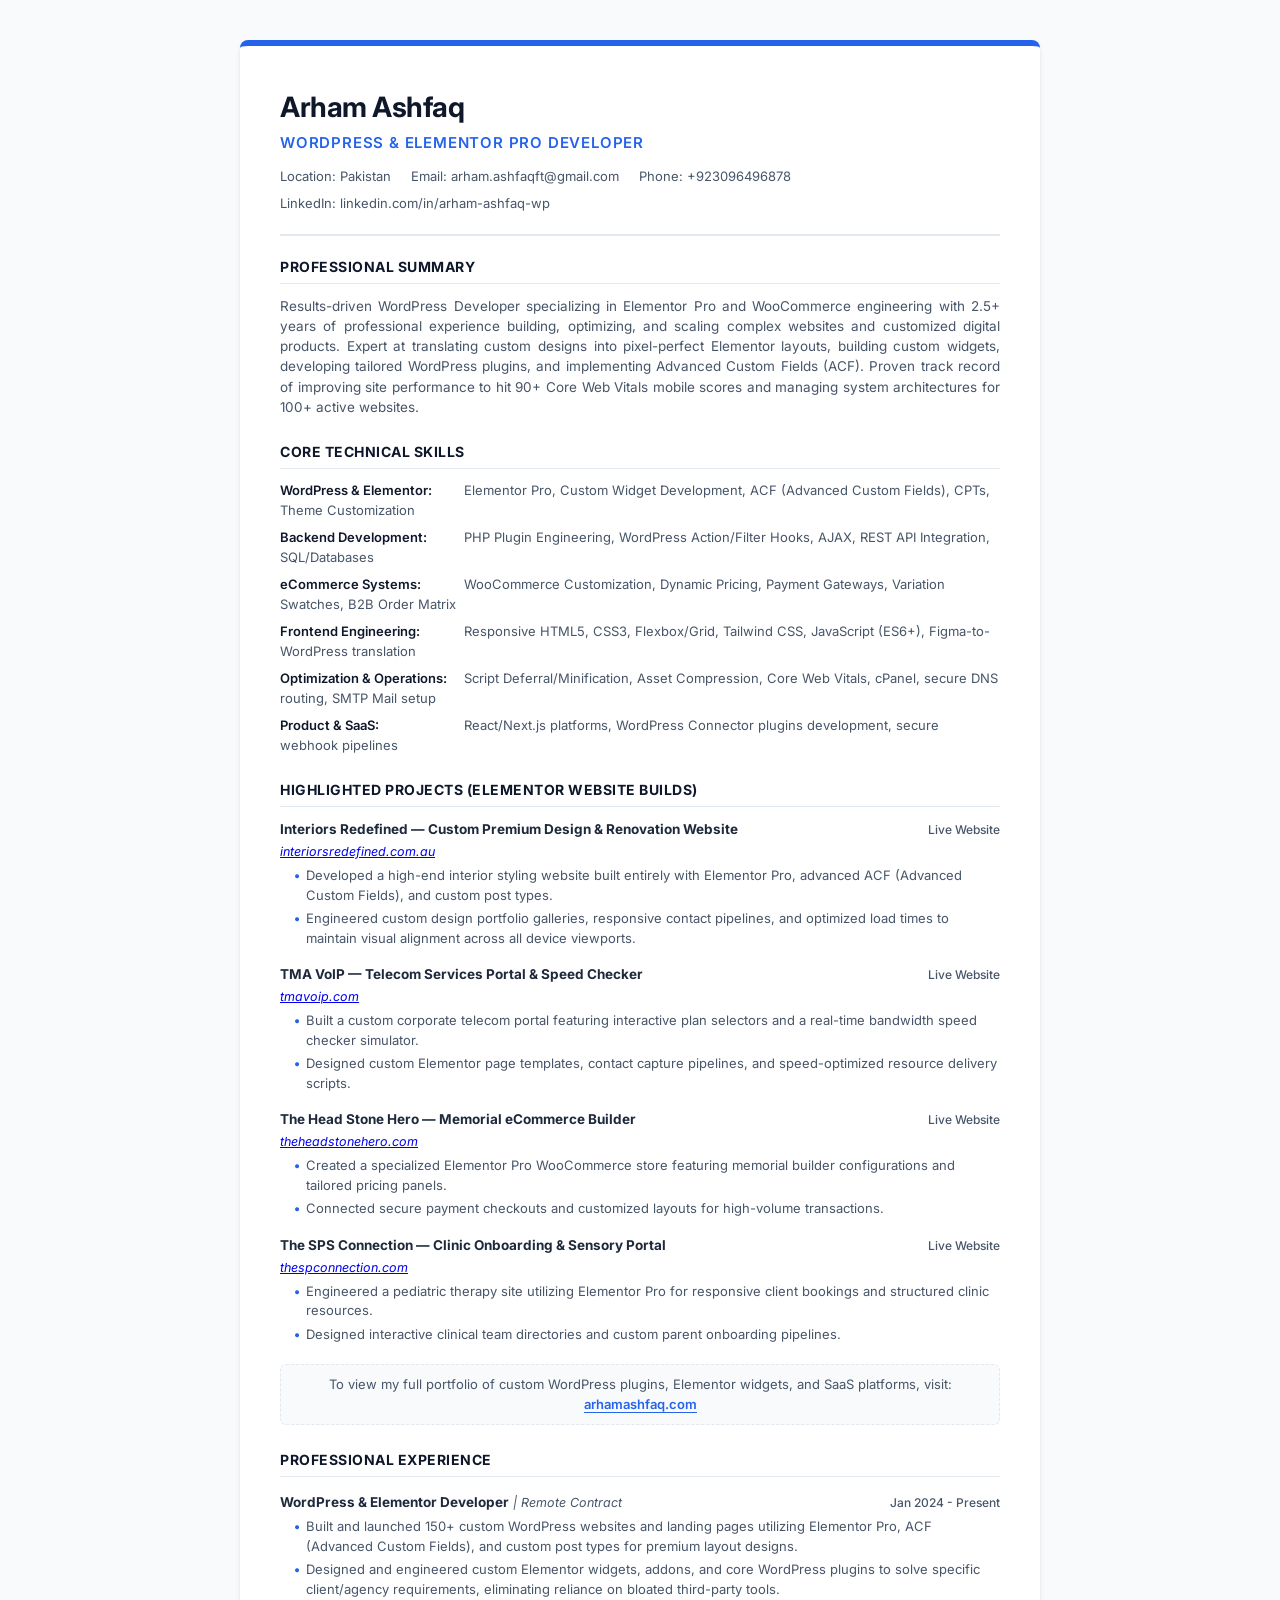
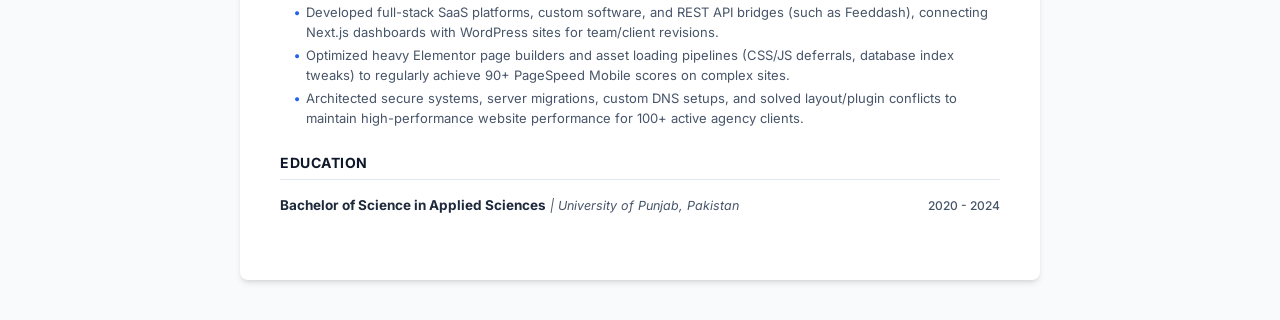
==== commit be6c3655: "Fix ATS issues: replace em dash with hyphen, add university name and proper date range to education" ====
--- a/arham_resume.html
+++ b/arham_resume.html
@@ -303,7 +303,7 @@
                     <span class="job-title">WordPress & Elementor Developer</span> 
                     <span class="job-company">| Remote Contract</span>
                 </div>
-                <div class="job-date">Jan 2024 — Present</div>
+                <div class="job-date">Jan 2024 - Present</div>
             </div>
             <ul class="bullets">
                 <li>Built and launched 150+ custom WordPress websites and landing pages utilizing Elementor Pro, ACF (Advanced Custom Fields), and custom post types for premium layout designs.</li>
@@ -319,10 +319,10 @@
         <h2>Education</h2>
         <div class="job-header">
             <div>
-                <span class="job-title">Bachelor of Science</span>
-                <span class="job-company">| Applied Sciences</span>
-            </div>
-            <div class="job-date">Graduated 2024</div>
+                <span class="job-title">Bachelor of Science in Applied Sciences</span>
+                <span class="job-company">| University of Punjab, Pakistan</span>
+            </div>
+            <div class="job-date">2020 - 2024</div>
         </div>
     </section>
 </div>
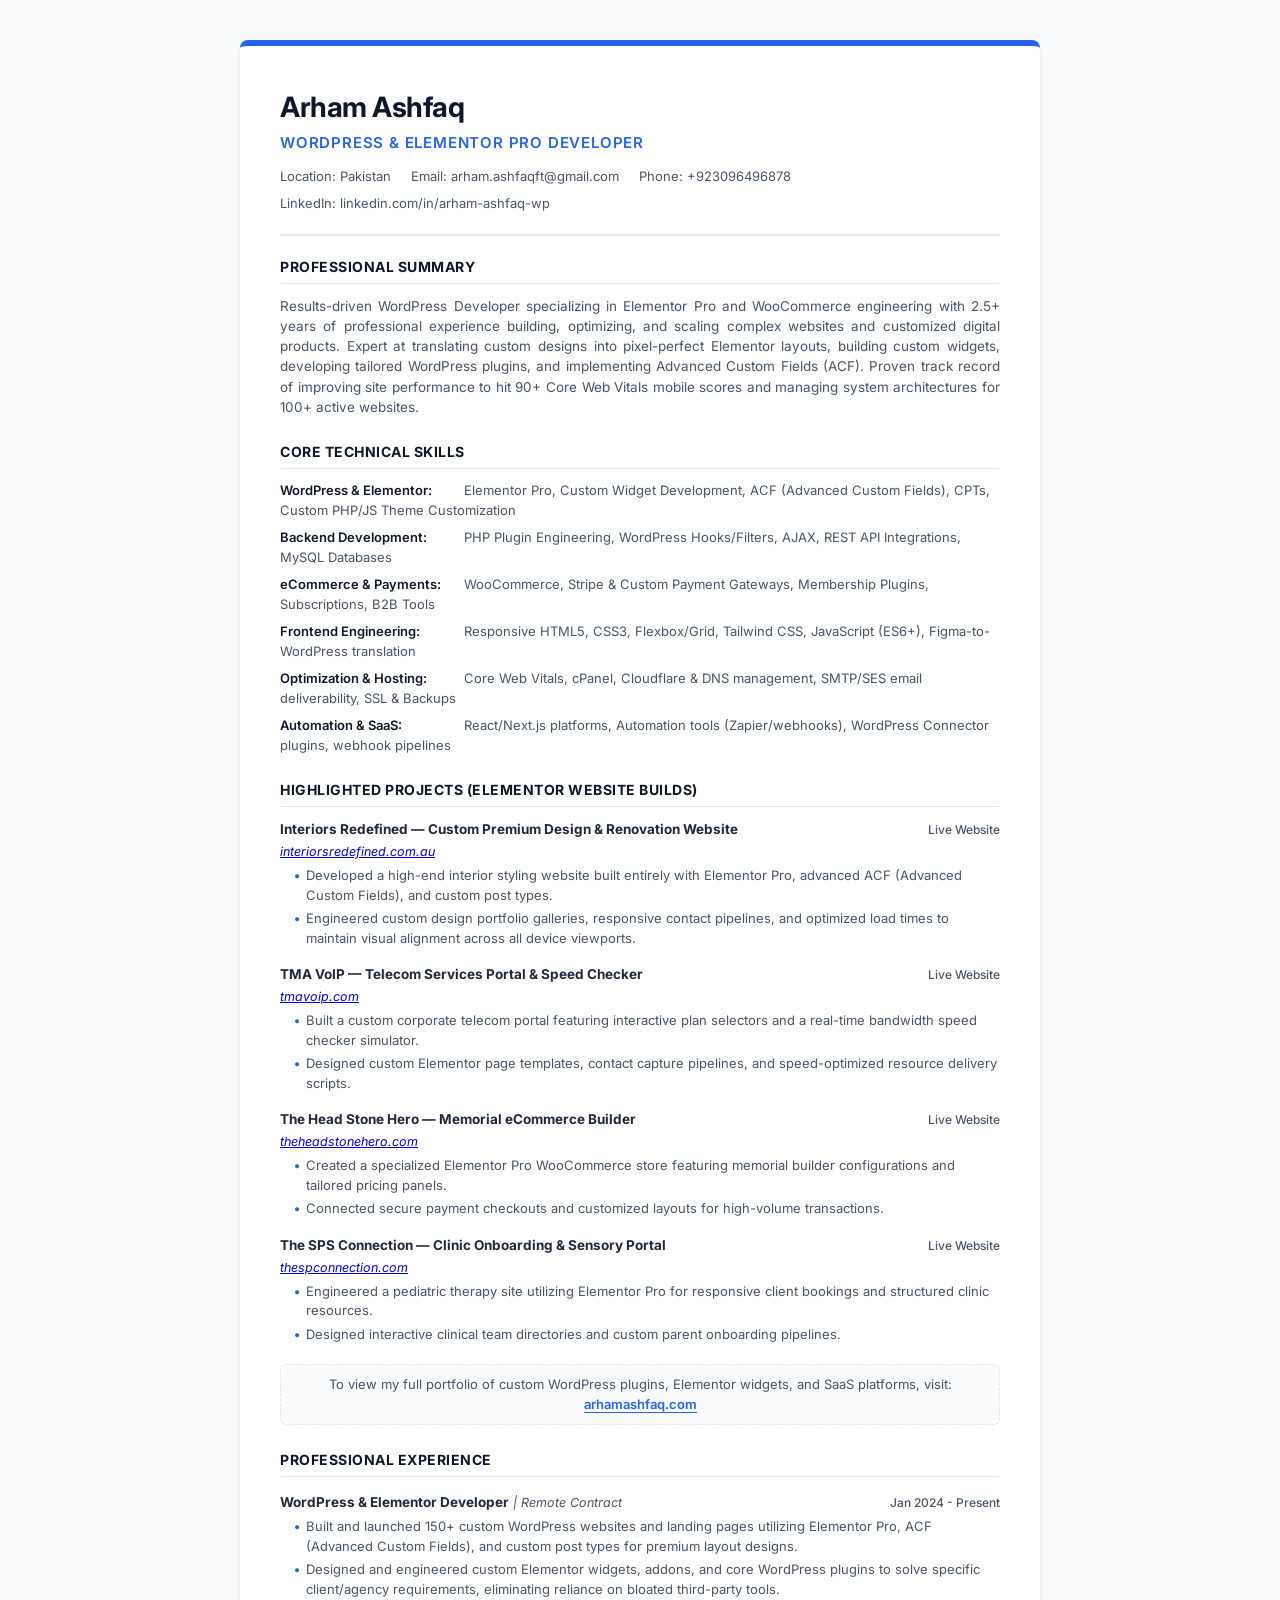
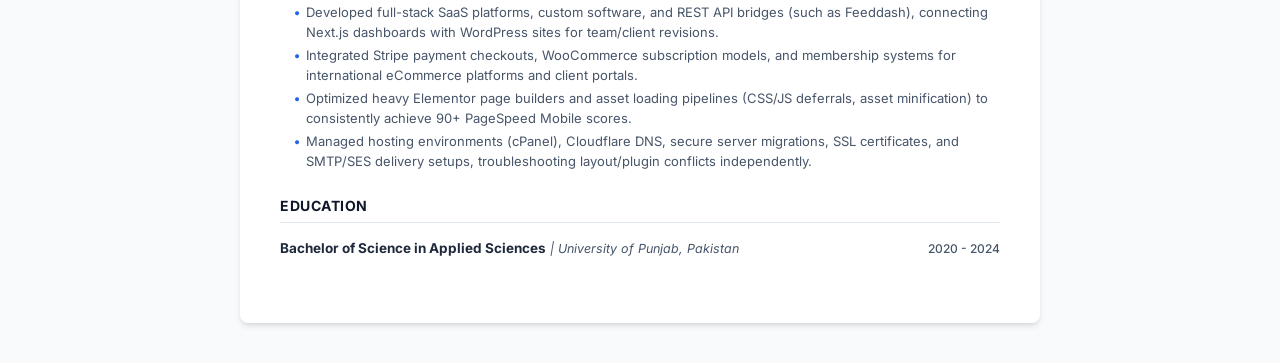
==== commit 8932ff27: "Tailor resume details to fit the remote WordPress developer role requirements perfectly" ====
--- a/arham_resume.html
+++ b/arham_resume.html
@@ -185,17 +185,27 @@
 
         /* Print styling to generate perfect PDF */
         @media print {
+            @page {
+                size: letter;
+                margin: 0.5in;
+            }
             body {
                 background-color: #fff;
                 padding: 0;
+                color: #000;
             }
             .resume-container {
+                width: 100%;
+                max-width: 100%;
                 box-shadow: none;
                 padding: 0;
                 border-top: none;
+                border-radius: 0;
             }
             .contact-info a {
                 border: none;
+                text-decoration: none;
+                color: var(--text-dark);
             }
         }
     </style>
@@ -228,12 +238,12 @@
     <section>
         <h2>Core Technical Skills</h2>
         <div class="skills-list">
-            <div class="skill-category"><strong>WordPress & Elementor:</strong> Elementor Pro, Custom Widget Development, ACF (Advanced Custom Fields), CPTs, Theme Customization</div>
-            <div class="skill-category"><strong>Backend Development:</strong> PHP Plugin Engineering, WordPress Action/Filter Hooks, AJAX, REST API Integration, SQL/Databases</div>
-            <div class="skill-category"><strong>eCommerce Systems:</strong> WooCommerce Customization, Dynamic Pricing, Payment Gateways, Variation Swatches, B2B Order Matrix</div>
+            <div class="skill-category"><strong>WordPress & Elementor:</strong> Elementor Pro, Custom Widget Development, ACF (Advanced Custom Fields), CPTs, Custom PHP/JS Theme Customization</div>
+            <div class="skill-category"><strong>Backend Development:</strong> PHP Plugin Engineering, WordPress Hooks/Filters, AJAX, REST API Integrations, MySQL Databases</div>
+            <div class="skill-category"><strong>eCommerce & Payments:</strong> WooCommerce, Stripe & Custom Payment Gateways, Membership Plugins, Subscriptions, B2B Tools</div>
             <div class="skill-category"><strong>Frontend Engineering:</strong> Responsive HTML5, CSS3, Flexbox/Grid, Tailwind CSS, JavaScript (ES6+), Figma-to-WordPress translation</div>
-            <div class="skill-category"><strong>Optimization & Operations:</strong> Script Deferral/Minification, Asset Compression, Core Web Vitals, cPanel, secure DNS routing, SMTP Mail setup</div>
-            <div class="skill-category"><strong>Product & SaaS:</strong> React/Next.js platforms, WordPress Connector plugins development, secure webhook pipelines</div>
+            <div class="skill-category"><strong>Optimization & Hosting:</strong> Core Web Vitals, cPanel, Cloudflare & DNS management, SMTP/SES email deliverability, SSL & Backups</div>
+            <div class="skill-category"><strong>Automation & SaaS:</strong> React/Next.js platforms, Automation tools (Zapier/webhooks), WordPress Connector plugins, webhook pipelines</div>
         </div>
     </section>
 
@@ -309,8 +319,9 @@
                 <li>Built and launched 150+ custom WordPress websites and landing pages utilizing Elementor Pro, ACF (Advanced Custom Fields), and custom post types for premium layout designs.</li>
                 <li>Designed and engineered custom Elementor widgets, addons, and core WordPress plugins to solve specific client/agency requirements, eliminating reliance on bloated third-party tools.</li>
                 <li>Developed full-stack SaaS platforms, custom software, and REST API bridges (such as Feeddash), connecting Next.js dashboards with WordPress sites for team/client revisions.</li>
-                <li>Optimized heavy Elementor page builders and asset loading pipelines (CSS/JS deferrals, database index tweaks) to regularly achieve 90+ PageSpeed Mobile scores on complex sites.</li>
-                <li>Architected secure systems, server migrations, custom DNS setups, and solved layout/plugin conflicts to maintain high-performance website performance for 100+ active agency clients.</li>
+                <li>Integrated Stripe payment checkouts, WooCommerce subscription models, and membership systems for international eCommerce platforms and client portals.</li>
+                <li>Optimized heavy Elementor page builders and asset loading pipelines (CSS/JS deferrals, asset minification) to consistently achieve 90+ PageSpeed Mobile scores.</li>
+                <li>Managed hosting environments (cPanel), Cloudflare DNS, secure server migrations, SSL certificates, and SMTP/SES delivery setups, troubleshooting layout/plugin conflicts independently.</li>
             </ul>
         </div>
     </section>
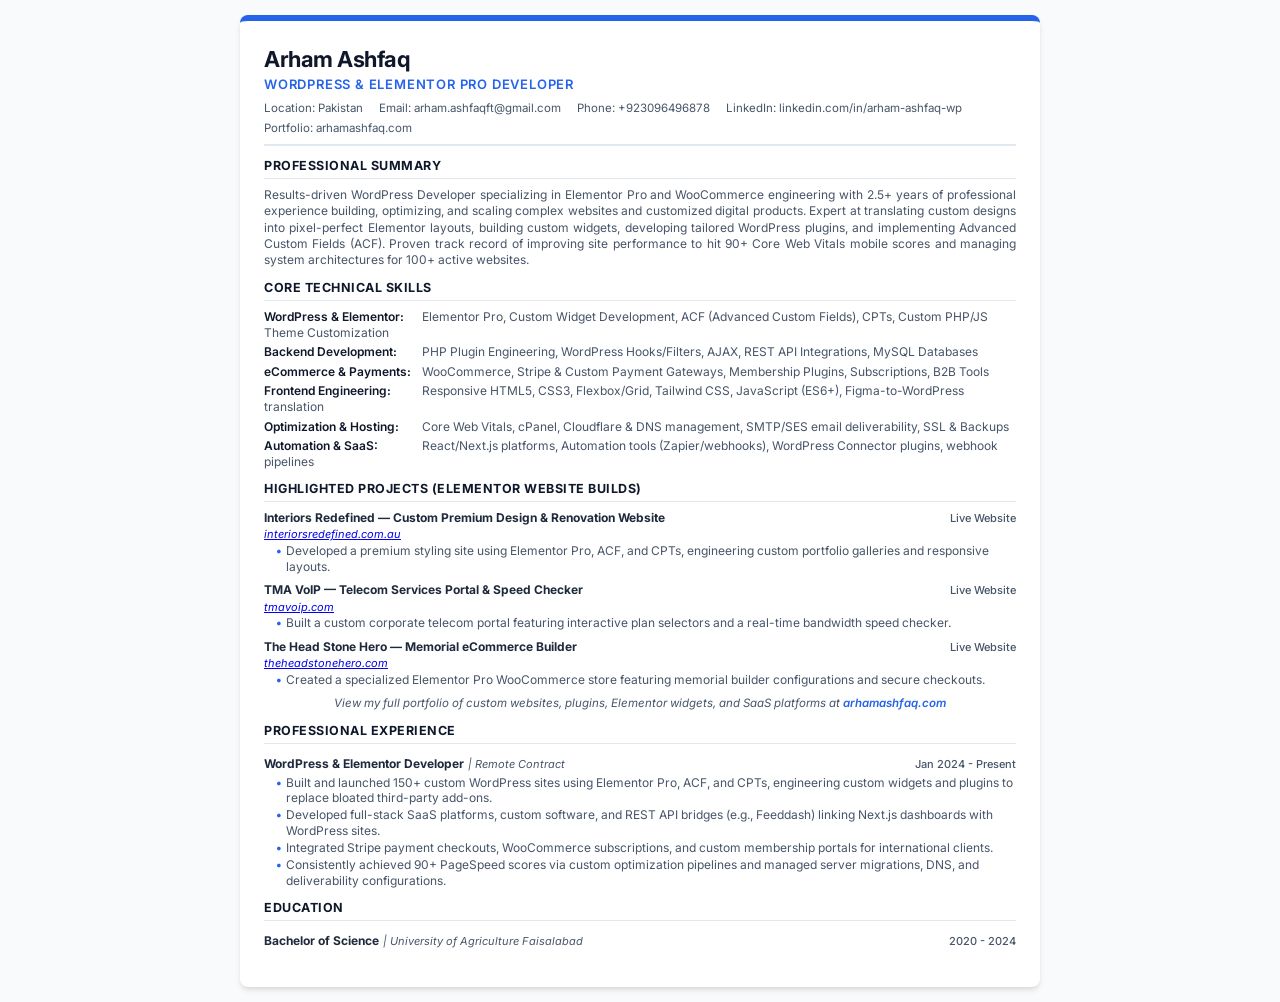
==== commit 6c041ef5: "Add Free Demo CTA section and optimize resume to 1-page PDF" ====
--- a/arham_resume.html
+++ b/arham_resume.html
@@ -25,16 +25,16 @@
         body {
             font-family: 'Inter', sans-serif;
             color: var(--text-dark);
-            line-height: 1.5;
+            line-height: 1.35;
             background-color: var(--bg-light);
-            padding: 40px 20px;
+            padding: 15px 5px;
         }
 
         .resume-container {
             max-width: 800px;
             margin: 0 auto;
             background: #fff;
-            padding: 40px;
+            padding: 24px;
             box-shadow: 0 4px 6px -1px rgb(0 0 0 / 0.1), 0 2px 4px -2px rgb(0 0 0 / 0.1);
             border-radius: 8px;
             border-top: 6px solid var(--secondary);
@@ -42,8 +42,8 @@
 
         header {
             border-bottom: 2px solid var(--border);
-            padding-bottom: 20px;
-            margin-bottom: 20px;
+            padding-bottom: 8px;
+            margin-bottom: 12px;
         }
 
         .header-main {
@@ -53,28 +53,28 @@
         }
 
         h1 {
-            font-size: 28px;
+            font-size: 22px;
             font-weight: 700;
             color: var(--primary);
             letter-spacing: -0.5px;
         }
 
         .title {
-            font-size: 15px;
+            font-size: 13px;
             font-weight: 600;
             color: var(--secondary);
             text-transform: uppercase;
             letter-spacing: 0.8px;
-            margin-top: 4px;
+            margin-top: 1px;
         }
 
         .contact-info {
-            font-size: 13px;
-            color: var(--text-light);
-            margin-top: 12px;
+            font-size: 11.5px;
+            color: var(--text-light);
+            margin-top: 8px;
             display: flex;
             flex-wrap: wrap;
-            gap: 8px 20px;
+            gap: 4px 16px;
         }
 
         .contact-info a {
@@ -89,47 +89,52 @@
         }
 
         section {
-            margin-bottom: 24px;
+            margin-bottom: 12px;
         }
 
         h2 {
-            font-size: 14px;
+            font-size: 12.5px;
             font-weight: 700;
             color: var(--primary);
             text-transform: uppercase;
             letter-spacing: 0.5px;
             border-bottom: 1px solid var(--border);
-            padding-bottom: 6px;
-            margin-bottom: 12px;
+            padding-bottom: 3px;
+            margin-bottom: 8px;
         }
 
         .summary {
-            font-size: 13.5px;
+            font-size: 12px;
             color: var(--text-light);
             text-align: justify;
+            line-height: 1.35;
         }
 
         .skills-list {
             display: flex;
             flex-direction: column;
-            gap: 8px;
+            gap: 4px;
         }
 
         .skill-category {
-            font-size: 13px;
-            color: var(--text-light);
-            line-height: 1.5;
+            font-size: 12px;
+            color: var(--text-light);
+            line-height: 1.3;
         }
 
         .skill-category strong {
             color: var(--primary);
             font-weight: 600;
             display: inline-block;
-            width: 180px;
+            width: 155px;
         }
 
         .job, .project {
-            margin-bottom: 16px;
+            margin-bottom: 8px;
+        }
+
+        .project + .project {
+            margin-top: 8px;
         }
 
         .job:last-child, .project:last-child {
@@ -140,11 +145,11 @@
             display: flex;
             justify-content: space-between;
             align-items: baseline;
-            margin-bottom: 4px;
+            margin-bottom: 1px;
         }
 
         .job-title, .project-title {
-            font-size: 13.5px;
+            font-size: 12px;
             font-weight: 700;
             color: var(--text-dark);
         }
@@ -152,27 +157,28 @@
         .job-company, .project-tagline {
             font-style: italic;
             color: var(--text-light);
-            font-size: 12.5px;
+            font-size: 11px;
         }
 
         .job-date, .project-date {
-            font-size: 12px;
+            font-size: 11px;
             color: var(--text-light);
             font-weight: 500;
         }
 
         ul.bullets {
             list-style-type: none;
-            padding-left: 14px;
-            margin-top: 4px;
+            padding-left: 12px;
+            margin-top: 1px;
         }
 
         ul.bullets li {
-            font-size: 13px;
+            font-size: 12px;
             color: var(--text-light);
             position: relative;
-            margin-bottom: 4px;
-            padding-left: 12px;
+            margin-bottom: 1.5px;
+            padding-left: 10px;
+            line-height: 1.3;
         }
 
         ul.bullets li::before {
@@ -187,7 +193,7 @@
         @media print {
             @page {
                 size: letter;
-                margin: 0.5in;
+                margin: 0.3in 0.35in;
             }
             body {
                 background-color: #fff;
@@ -225,6 +231,7 @@
             <span>Email: <a href="mailto:arham.ashfaqft@gmail.com">arham.ashfaqft@gmail.com</a></span>
             <span>Phone: +923096496878</span>
             <span>LinkedIn: <a href="https://www.linkedin.com/in/arham-ashfaq-wp" target="_blank">linkedin.com/in/arham-ashfaq-wp</a></span>
+            <span>Portfolio: <a href="https://www.arhamashfaq.com/" target="_blank">arhamashfaq.com</a></span>
         </div>
     </header>
 
@@ -257,50 +264,34 @@
             </div>
             <div class="project-tagline"><a href="https://interiorsredefined.com.au/" target="_blank">interiorsredefined.com.au</a></div>
             <ul class="bullets">
-                <li>Developed a high-end interior styling website built entirely with Elementor Pro, advanced ACF (Advanced Custom Fields), and custom post types.</li>
-                <li>Engineered custom design portfolio galleries, responsive contact pipelines, and optimized load times to maintain visual alignment across all device viewports.</li>
+                <li>Developed a premium styling site using Elementor Pro, ACF, and CPTs, engineering custom portfolio galleries and responsive layouts.</li>
             </ul>
         </div>
 
-        <div class="project" style="margin-top: 12px;">
+        <div class="project">
             <div class="project-header">
                 <div class="project-title">TMA VoIP — Telecom Services Portal & Speed Checker</div>
                 <div class="project-date">Live Website</div>
             </div>
             <div class="project-tagline"><a href="https://tmavoip.com/" target="_blank">tmavoip.com</a></div>
             <ul class="bullets">
-                <li>Built a custom corporate telecom portal featuring interactive plan selectors and a real-time bandwidth speed checker simulator.</li>
-                <li>Designed custom Elementor page templates, contact capture pipelines, and speed-optimized resource delivery scripts.</li>
+                <li>Built a custom corporate telecom portal featuring interactive plan selectors and a real-time bandwidth speed checker.</li>
             </ul>
         </div>
 
-        <div class="project" style="margin-top: 12px;">
+        <div class="project">
             <div class="project-header">
                 <div class="project-title">The Head Stone Hero — Memorial eCommerce Builder</div>
                 <div class="project-date">Live Website</div>
             </div>
             <div class="project-tagline"><a href="https://theheadstonehero.com/" target="_blank">theheadstonehero.com</a></div>
             <ul class="bullets">
-                <li>Created a specialized Elementor Pro WooCommerce store featuring memorial builder configurations and tailored pricing panels.</li>
-                <li>Connected secure payment checkouts and customized layouts for high-volume transactions.</li>
+                <li>Created a specialized Elementor Pro WooCommerce store featuring memorial builder configurations and secure checkouts.</li>
             </ul>
         </div>
 
-        <div class="project" style="margin-top: 12px;">
-            <div class="project-header">
-                <div class="project-title">The SPS Connection — Clinic Onboarding & Sensory Portal</div>
-                <div class="project-date">Live Website</div>
-            </div>
-            <div class="project-tagline"><a href="https://thespconnection.com/" target="_blank">thespconnection.com</a></div>
-            <ul class="bullets">
-                <li>Engineered a pediatric therapy site utilizing Elementor Pro for responsive client bookings and structured clinic resources.</li>
-                <li>Designed interactive clinical team directories and custom parent onboarding pipelines.</li>
-            </ul>
-        </div>
-
-        <div style="text-align: center; margin-top: 20px; padding: 10px; background-color: var(--bg-light); border-radius: 6px; border: 1px dashed var(--border); font-size: 13px; color: var(--text-light);">
-            To view my full portfolio of custom WordPress plugins, Elementor widgets, and SaaS platforms, visit: 
-            <a href="https://www.arhamashfaq.com/" target="_blank" style="color: var(--secondary); text-decoration: none; font-weight: 600; border-bottom: 1px solid var(--secondary);">arhamashfaq.com</a>
+        <div style="margin-top: 6px; font-size: 11.5px; color: var(--text-light); font-style: italic; text-align: center;">
+            View my full portfolio of custom websites, plugins, Elementor widgets, and SaaS platforms at <a href="https://www.arhamashfaq.com/" target="_blank" style="color: var(--secondary); text-decoration: none; font-weight: 600;">arhamashfaq.com</a>
         </div>
     </section>
 
@@ -316,12 +307,10 @@
                 <div class="job-date">Jan 2024 - Present</div>
             </div>
             <ul class="bullets">
-                <li>Built and launched 150+ custom WordPress websites and landing pages utilizing Elementor Pro, ACF (Advanced Custom Fields), and custom post types for premium layout designs.</li>
-                <li>Designed and engineered custom Elementor widgets, addons, and core WordPress plugins to solve specific client/agency requirements, eliminating reliance on bloated third-party tools.</li>
-                <li>Developed full-stack SaaS platforms, custom software, and REST API bridges (such as Feeddash), connecting Next.js dashboards with WordPress sites for team/client revisions.</li>
-                <li>Integrated Stripe payment checkouts, WooCommerce subscription models, and membership systems for international eCommerce platforms and client portals.</li>
-                <li>Optimized heavy Elementor page builders and asset loading pipelines (CSS/JS deferrals, asset minification) to consistently achieve 90+ PageSpeed Mobile scores.</li>
-                <li>Managed hosting environments (cPanel), Cloudflare DNS, secure server migrations, SSL certificates, and SMTP/SES delivery setups, troubleshooting layout/plugin conflicts independently.</li>
+                <li>Built and launched 150+ custom WordPress sites using Elementor Pro, ACF, and CPTs, engineering custom widgets and plugins to replace bloated third-party add-ons.</li>
+                <li>Developed full-stack SaaS platforms, custom software, and REST API bridges (e.g., Feeddash) linking Next.js dashboards with WordPress sites.</li>
+                <li>Integrated Stripe payment checkouts, WooCommerce subscriptions, and custom membership portals for international clients.</li>
+                <li>Consistently achieved 90+ PageSpeed scores via custom optimization pipelines and managed server migrations, DNS, and deliverability configurations.</li>
             </ul>
         </div>
     </section>
@@ -330,8 +319,8 @@
         <h2>Education</h2>
         <div class="job-header">
             <div>
-                <span class="job-title">Bachelor of Science in Applied Sciences</span>
-                <span class="job-company">| University of Punjab, Pakistan</span>
+                <span class="job-title">Bachelor of Science</span>
+                <span class="job-company">| University of Agriculture Faisalabad</span>
             </div>
             <div class="job-date">2020 - 2024</div>
         </div>
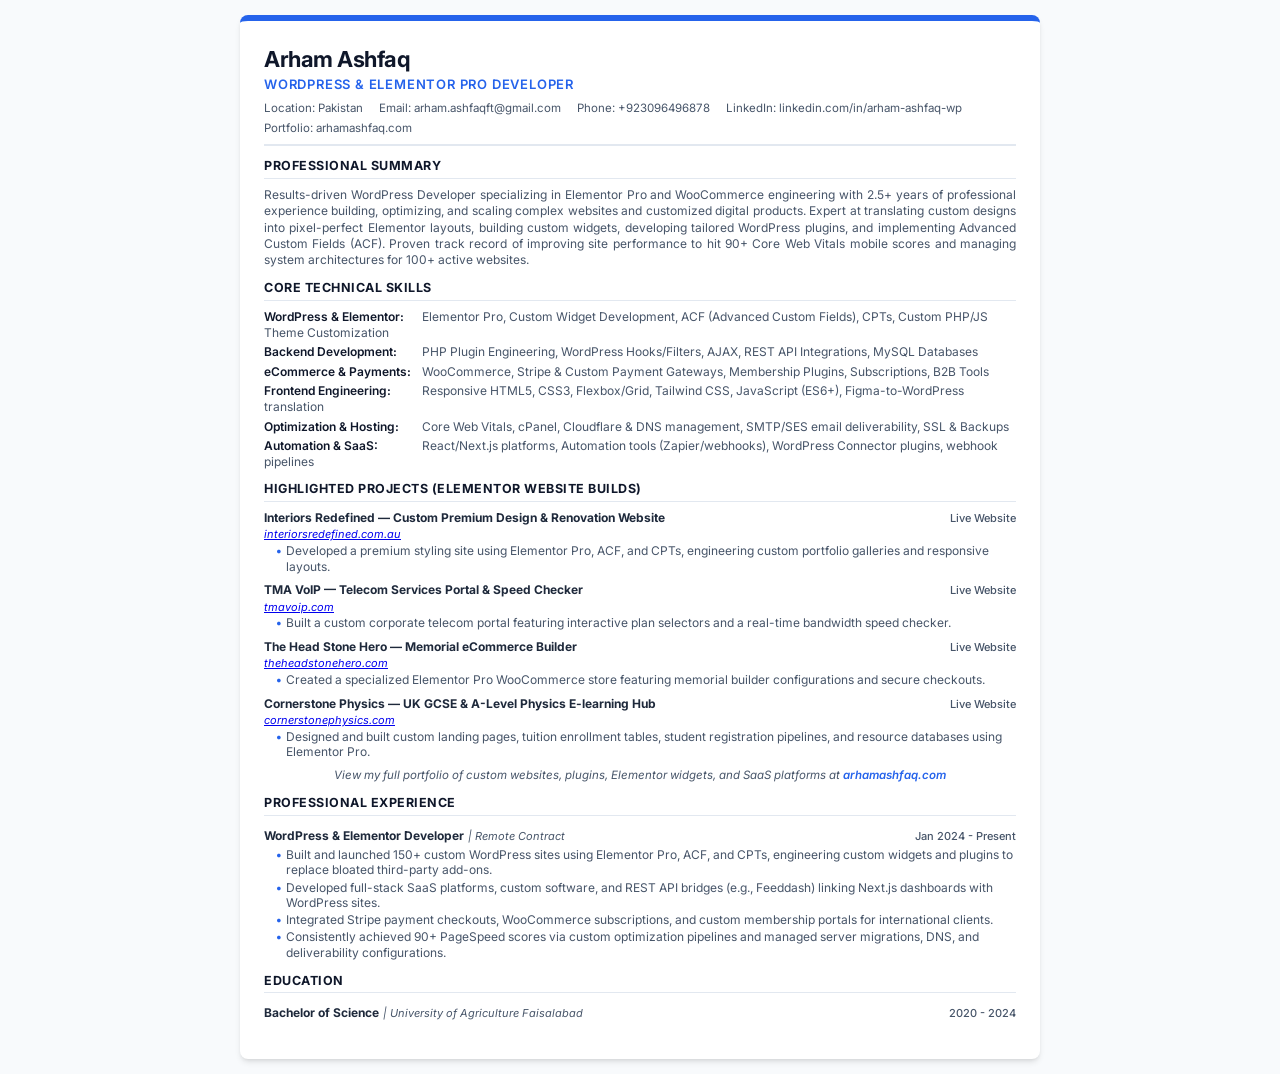
==== commit 53269a83: "Add Cornerstone Physics project and update resume" ====
--- a/arham_resume.html
+++ b/arham_resume.html
@@ -290,6 +290,17 @@
             </ul>
         </div>
 
+        <div class="project">
+            <div class="project-header">
+                <div class="project-title">Cornerstone Physics — UK GCSE & A-Level Physics E-learning Hub</div>
+                <div class="project-date">Live Website</div>
+            </div>
+            <div class="project-tagline"><a href="https://cornerstonephysics.com/" target="_blank">cornerstonephysics.com</a></div>
+            <ul class="bullets">
+                <li>Designed and built custom landing pages, tuition enrollment tables, student registration pipelines, and resource databases using Elementor Pro.</li>
+            </ul>
+        </div>
+
         <div style="margin-top: 6px; font-size: 11.5px; color: var(--text-light); font-style: italic; text-align: center;">
             View my full portfolio of custom websites, plugins, Elementor widgets, and SaaS platforms at <a href="https://www.arhamashfaq.com/" target="_blank" style="color: var(--secondary); text-decoration: none; font-weight: 600;">arhamashfaq.com</a>
         </div>
